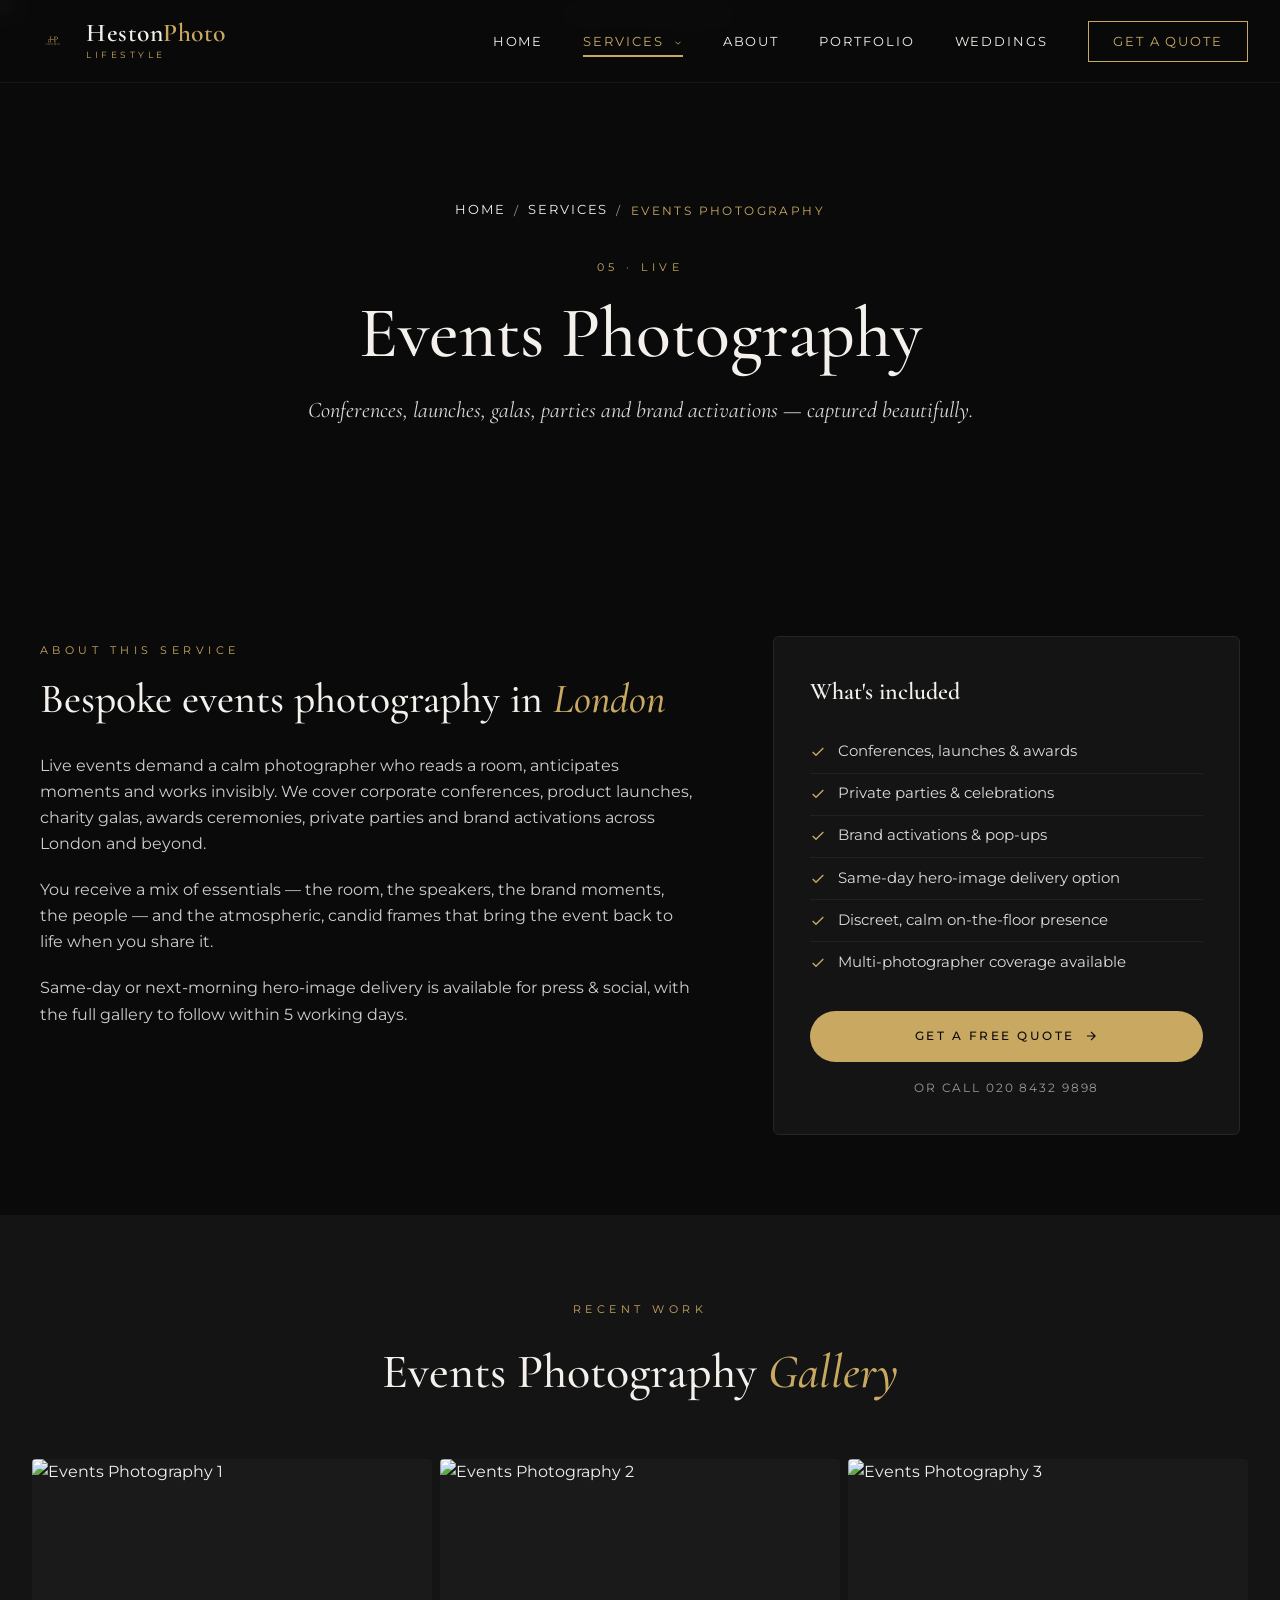
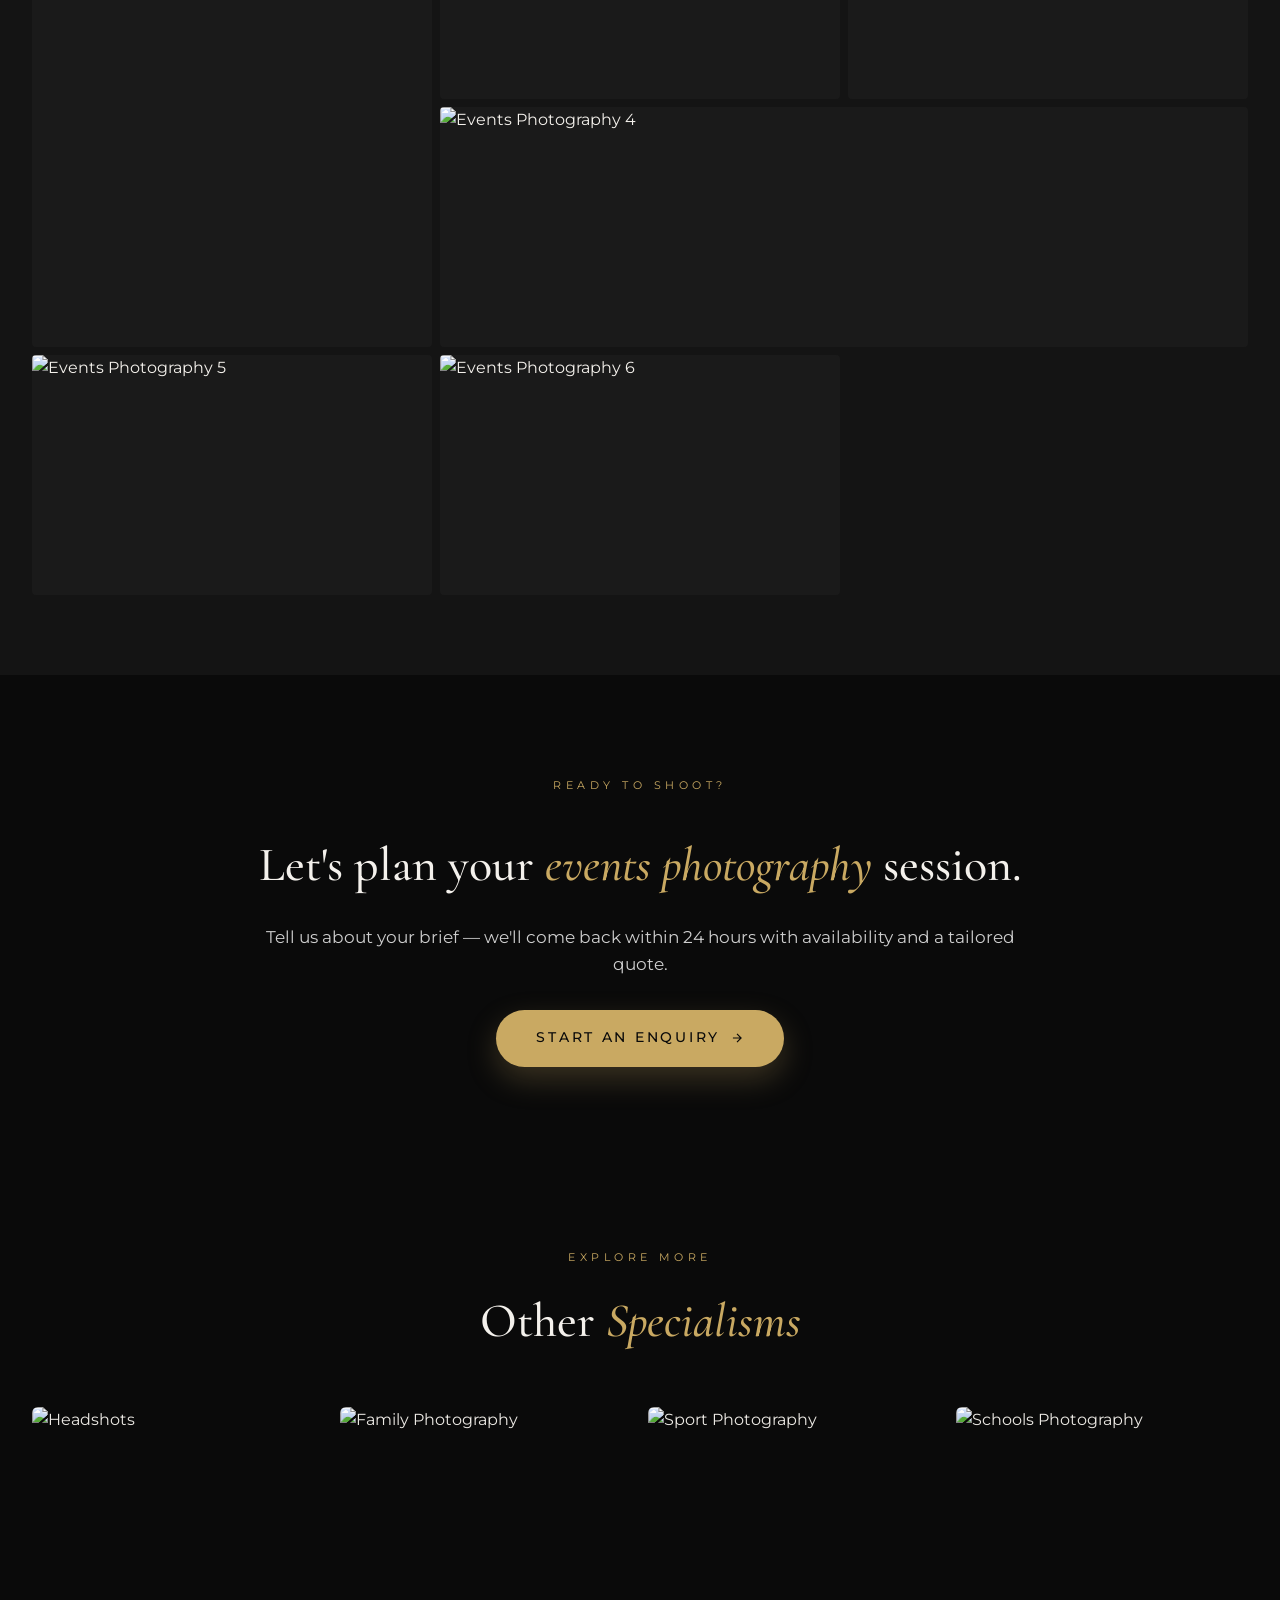
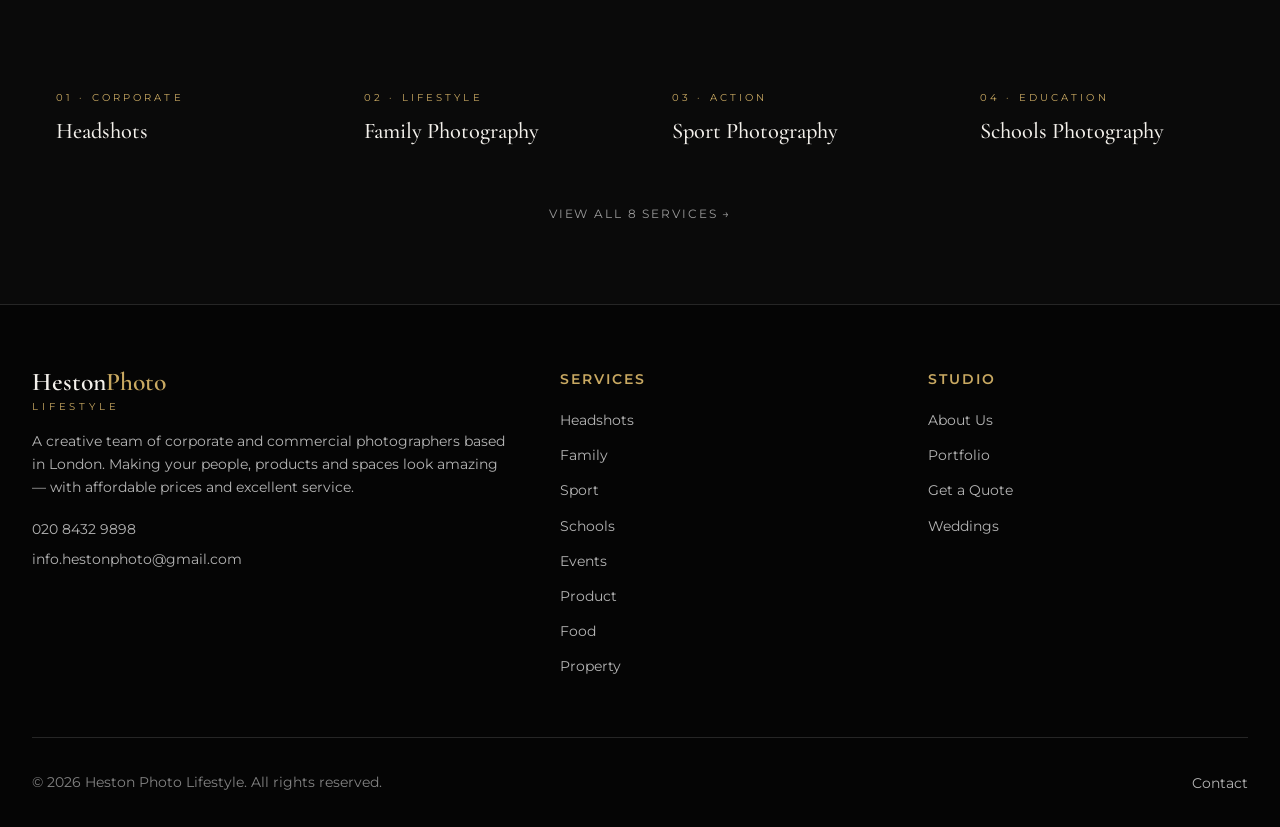
==== services/events.html @ 3c74a106 "Add files via upload" ====
<!DOCTYPE html>
<html lang="en">
<head>
    <meta charset="UTF-8">
    <meta name="viewport" content="width=device-width, initial-scale=1.0">
    <title>Events Photography – Heston Photo Lifestyle | London Photographers</title>
    <meta name="description" content="Conferences, launches, galas, parties and brand activations — captured beautifully. Professional events photography in London by Heston Photo Lifestyle.">
    <link rel="canonical" href="https://lifestyle.hestonphoto.co.uk/services/events.html">
    <link rel="icon" type="image/x-icon" href="../favicon.ico">
    <link rel="preconnect" href="https://fonts.googleapis.com">
    <link rel="preconnect" href="https://fonts.gstatic.com" crossorigin>
    <link href="https://fonts.googleapis.com/css2?family=Cormorant+Garamond:ital,wght@0,300;0,400;0,500;0,600;0,700;1,400;1,500&family=Montserrat:wght@300;400;500;600;700&display=swap" rel="stylesheet">
    <link rel="stylesheet" href="service.css">
    <script type="application/ld+json">
    {
      "@context": "https://schema.org",
      "@type": "Service",
      "name": "Events Photography",
      "provider": {
        "@type": "LocalBusiness",
        "name": "Heston Photo Lifestyle",
        "telephone": "+442084329898",
        "email": "info.hestonphoto@gmail.com",
        "address": { "@type":"PostalAddress", "addressLocality":"London", "addressCountry":"GB" }
      },
      "areaServed": "London, United Kingdom",
      "description": "Conferences, launches, galas, parties and brand activations — captured beautifully."
    }
    </script>
</head>
<body>
    <!-- Header -->
    <header id="header" class="header-solid">
        <div class="header-container">
            <a href="../index.html" class="logo">
                <img src="../logo.png" alt="Heston Photo Lifestyle" class="logo-img">
                <div>
                    <h1>Heston<span>Photo</span></h1>
                    <span class="logo-sub">Lifestyle</span>
                </div>
            </a>
            <nav id="nav">
                <ul>
                    <li><a href="../index.html">Home</a></li>
                    <li class="has-submenu">
                        <a href="../index.html#services" class="active">Services <svg viewBox="0 0 24 24" fill="none" stroke="currentColor" stroke-width="2" width="10" height="10" style="display:inline;vertical-align:middle;margin-left:4px;"><polyline points="6 9 12 15 18 9"/></svg></a>
                        <ul class="submenu">
                            <li><a href="headshots.html">Headshots</a></li>
                            <li><a href="family.html">Family</a></li>
                            <li><a href="sport.html">Sport</a></li>
                            <li><a href="schools.html">Schools</a></li>
                            <li><a href="events.html" class="active">Events</a></li>
                            <li><a href="product.html">Product</a></li>
                            <li><a href="food.html">Food</a></li>
                            <li><a href="property.html">Property</a></li>
                        </ul>
                    </li>
                    <li><a href="../index.html#about">About</a></li>
                    <li><a href="../index.html#portfolio">Portfolio</a></li>
                    <li><a href="https://hestonphoto.com" target="_blank" rel="noopener">Weddings</a></li>
                    <li><a href="../index.html#contact" class="nav-cta">Get a Quote</a></li>
                </ul>
            </nav>
            <div class="mobile-menu-toggle" id="mobileMenuToggle">
                <span></span><span></span><span></span>
            </div>
        </div>
    </header>

    <!-- Service Hero -->
    <section class="service-hero">
        <img src="https://images.unsplash.com/photo-1492684223066-81342ee5ff30?w=1800&h=1100&fit=crop" alt="Events Photography" class="service-hero-bg">
        <div class="service-hero-overlay"></div>
        <div class="service-hero-content">
            <nav class="breadcrumb" aria-label="Breadcrumb">
                <a href="../index.html">Home</a>
                <span>/</span>
                <a href="../index.html#services">Services</a>
                <span>/</span>
                <span class="current">Events Photography</span>
            </nav>
            <span class="service-hero-tag">05 · Live</span>
            <h1>Events Photography</h1>
            <p class="service-hero-lede">Conferences, launches, galas, parties and brand activations — captured beautifully.</p>
        </div>
    </section>

    <!-- Intro / details -->
    <section class="service-intro">
        <div class="service-intro-grid">
            <div class="service-intro-text">
                <span class="section-label">About this service</span>
                <h2>Bespoke events photography in <em>London</em></h2>
                <p>Live events demand a calm photographer who reads a room, anticipates moments and works invisibly. We cover corporate conferences, product launches, charity galas, awards ceremonies, private parties and brand activations across London and beyond.</p>
                <p>You receive a mix of essentials — the room, the speakers, the brand moments, the people — and the atmospheric, candid frames that bring the event back to life when you share it.</p>
                <p>Same-day or next-morning hero-image delivery is available for press &amp; social, with the full gallery to follow within 5 working days.</p>
            </div>
            <aside class="service-intro-side">
                <h3>What's included</h3>
                <ul class="service-bullets">
                    <li><svg viewBox="0 0 24 24" fill="none" stroke="currentColor" stroke-width="2"><polyline points="20 6 9 17 4 12"/></svg>Conferences, launches &amp; awards</li>
                    <li><svg viewBox="0 0 24 24" fill="none" stroke="currentColor" stroke-width="2"><polyline points="20 6 9 17 4 12"/></svg>Private parties &amp; celebrations</li>
                    <li><svg viewBox="0 0 24 24" fill="none" stroke="currentColor" stroke-width="2"><polyline points="20 6 9 17 4 12"/></svg>Brand activations &amp; pop-ups</li>
                    <li><svg viewBox="0 0 24 24" fill="none" stroke="currentColor" stroke-width="2"><polyline points="20 6 9 17 4 12"/></svg>Same-day hero-image delivery option</li>
                    <li><svg viewBox="0 0 24 24" fill="none" stroke="currentColor" stroke-width="2"><polyline points="20 6 9 17 4 12"/></svg>Discreet, calm on-the-floor presence</li>
                    <li><svg viewBox="0 0 24 24" fill="none" stroke="currentColor" stroke-width="2"><polyline points="20 6 9 17 4 12"/></svg>Multi-photographer coverage available</li>
                </ul>
                <a href="../index.html#contact" class="btn btn-gold">Get a Free Quote
                    <svg viewBox="0 0 24 24" fill="none" stroke="currentColor" stroke-width="2"><path d="M5 12h14M12 5l7 7-7 7"/></svg>
                </a>
                <a href="tel:+442084329898" class="btn-text">or call 020 8432 9898</a>
            </aside>
        </div>
    </section>

    <!-- Gallery -->
    <section class="service-gallery">
        <div class="section-container">
            <div class="section-header">
                <span class="section-label">Recent Work</span>
                <h2>Events Photography <em>Gallery</em></h2>
            </div>
            <div class="gallery-grid">
                <div class="gallery-item tall"><img src="https://images.unsplash.com/photo-1492684223066-81342ee5ff30?w=900&h=900&fit=crop" alt="Events Photography 1" loading="lazy"></div>
                <div class="gallery-item"><img src="https://images.unsplash.com/photo-1505373877841-8d25f7d46678?w=900&h=900&fit=crop" alt="Events Photography 2" loading="lazy"></div>
                <div class="gallery-item"><img src="https://images.unsplash.com/photo-1511795409834-ef04bbd61622?w=900&h=900&fit=crop" alt="Events Photography 3" loading="lazy"></div>
                <div class="gallery-item wide"><img src="https://images.unsplash.com/photo-1540575467063-178a50c2df87?w=900&h=900&fit=crop" alt="Events Photography 4" loading="lazy"></div>
                <div class="gallery-item"><img src="https://images.unsplash.com/photo-1519671482749-fd09be7ccebf?w=900&h=900&fit=crop" alt="Events Photography 5" loading="lazy"></div>
                <div class="gallery-item"><img src="https://images.unsplash.com/photo-1531058020387-3be344556be6?w=900&h=900&fit=crop" alt="Events Photography 6" loading="lazy"></div>
            </div>
        </div>
    </section>

    <!-- CTA Banner -->
    <section class="service-cta">
        <div class="service-cta-inner">
            <span class="section-label">Ready to shoot?</span>
            <h2>Let's plan your <em>events photography</em> session.</h2>
            <p>Tell us about your brief — we'll come back within 24 hours with availability and a tailored quote.</p>
            <a href="../index.html#contact" class="btn btn-gold-lg">Start an Enquiry
                <svg viewBox="0 0 24 24" fill="none" stroke="currentColor" stroke-width="2"><path d="M5 12h14M12 5l7 7-7 7"/></svg>
            </a>
        </div>
    </section>

    <!-- Related services -->
    <section class="related-services">
        <div class="section-container">
            <div class="section-header">
                <span class="section-label">Explore More</span>
                <h2>Other <em>Specialisms</em></h2>
            </div>
            <div class="related-grid">
                <a href="headshots.html" class="related-card">
                    <img src="https://images.unsplash.com/photo-1573497019940-1c28c88b4f3e?w=600&h=600&fit=crop" alt="Headshots" loading="lazy">
                    <div class="related-card-content">
                        <span class="related-tag">01 · Corporate</span>
                        <h3>Headshots</h3>
                    </div>
                </a>
                <a href="family.html" class="related-card">
                    <img src="https://images.unsplash.com/photo-1511895426328-dc8714191300?w=600&h=600&fit=crop" alt="Family Photography" loading="lazy">
                    <div class="related-card-content">
                        <span class="related-tag">02 · Lifestyle</span>
                        <h3>Family Photography</h3>
                    </div>
                </a>
                <a href="sport.html" class="related-card">
                    <img src="https://images.unsplash.com/photo-1530023367847-a683933f4172?w=600&h=600&fit=crop" alt="Sport Photography" loading="lazy">
                    <div class="related-card-content">
                        <span class="related-tag">03 · Action</span>
                        <h3>Sport Photography</h3>
                    </div>
                </a>
                <a href="schools.html" class="related-card">
                    <img src="https://images.unsplash.com/photo-1564644014708-0e2bc4e8d3f8?w=600&h=600&fit=crop" alt="Schools Photography" loading="lazy">
                    <div class="related-card-content">
                        <span class="related-tag">04 · Education</span>
                        <h3>Schools Photography</h3>
                    </div>
                </a>
            </div>
            <div style="text-align:center;margin-top:2rem;">
                <a href="../index.html#services" class="btn-text">View all 8 services →</a>
            </div>
        </div>
    </section>

    <!-- Footer -->
    <footer>
        <div class="footer-container">
            <div class="footer-grid">
                <div class="footer-brand">
                    <h3>Heston<span>Photo</span></h3>
                    <span class="footer-sub">Lifestyle</span>
                    <p>A creative team of corporate and commercial photographers based in London. Making your people, products and spaces look amazing — with affordable prices and excellent service.</p>
                    <div class="footer-contact-inline">
                        <a href="tel:+442084329898">020 8432 9898</a>
                        <a href="mailto:info.hestonphoto@gmail.com">info.hestonphoto@gmail.com</a>
                    </div>
                </div>
                <div class="footer-links">
                    <h4>Services</h4>
                    <ul>
                        <li><a href="headshots.html">Headshots</a></li>
                        <li><a href="family.html">Family</a></li>
                        <li><a href="sport.html">Sport</a></li>
                        <li><a href="schools.html">Schools</a></li>
                        <li><a href="events.html">Events</a></li>
                        <li><a href="product.html">Product</a></li>
                        <li><a href="food.html">Food</a></li>
                        <li><a href="property.html">Property</a></li>
                    </ul>
                </div>
                <div class="footer-links">
                    <h4>Studio</h4>
                    <ul>
                        <li><a href="../index.html#about">About Us</a></li>
                        <li><a href="../index.html#portfolio">Portfolio</a></li>
                        <li><a href="../index.html#contact">Get a Quote</a></li>
                        <li><a href="https://hestonphoto.com" target="_blank" rel="noopener">Weddings</a></li>
                    </ul>
                </div>
            </div>
            <div class="footer-bottom">
                <p class="footer-copyright">© 2026 Heston Photo Lifestyle. All rights reserved.</p>
                <div class="footer-legal">
                    <a href="../index.html#contact">Contact</a>
                </div>
            </div>
        </div>
    </footer>

    <script>
        // Header scroll
        const header = document.getElementById('header');
        window.addEventListener('scroll', () => {
            if (window.scrollY > 50) header.classList.add('scrolled');
            else header.classList.remove('scrolled');
        }, { passive: true });
        // Mobile menu
        const toggle = document.getElementById('mobileMenuToggle');
        const nav = document.getElementById('nav');
        toggle.addEventListener('click', () => {
            toggle.classList.toggle('active');
            nav.classList.toggle('active');
        });
    </script>
</body>
</html>
---- services/service.css ----
/* Shared styles for /services/*.html */
:root {
    --black: #0a0a0a;
    --black-soft: #141414;
    --gold: #C9A962;
    --gold-dark: #b8985a;
    --white: #f4f1ec;
    --muted: #9b9b9b;
    --line: #262626;
}
* { box-sizing: border-box; margin: 0; padding: 0; }
html, body {
    background: var(--black); color: var(--white);
    font-family: 'Montserrat', sans-serif;
    line-height: 1.6;
    -webkit-font-smoothing: antialiased;
    overflow-x: hidden;
}
img { max-width: 100%; display: block; }
a { color: inherit; text-decoration: none; }

/* === Header (matches main site) === */
#header {
    position: fixed; top: 0; left: 0; right: 0;
    z-index: 1000; padding: 1.25rem 0;
    background: rgba(10,10,10,0.92);
    backdrop-filter: blur(10px);
    border-bottom: 1px solid rgba(255,255,255,0.05);
    transition: all 0.3s ease;
}
#header.scrolled { padding: 0.75rem 0; background: rgba(10,10,10,0.97); }
.header-container {
    max-width: 1400px; margin: 0 auto; padding: 0 2rem;
    display: flex; align-items: center; justify-content: space-between;
}
.logo { display: flex; align-items: center; gap: 0.75rem; }
.logo-img { width: 42px; height: 42px; object-fit: contain; }
.logo h1 {
    font-family: 'Cormorant Garamond', serif; font-size: 1.6rem; font-weight: 600;
    letter-spacing: 0.5px; line-height: 1;
}
.logo h1 span { color: var(--gold); }
.logo-sub {
    display: block; font-family: 'Montserrat', sans-serif; font-size: 0.55rem;
    letter-spacing: 0.4em; text-transform: uppercase; color: var(--gold); margin-top: 2px;
}
nav ul { display: flex; list-style: none; gap: 2.5rem; align-items: center; }
nav a {
    color: var(--white); font-size: 0.8rem; font-weight: 400;
    letter-spacing: 0.15em; text-transform: uppercase;
    position: relative; padding: 0.5rem 0;
    transition: color 0.3s ease;
}
nav a::after {
    content: ''; position: absolute; bottom: 0; left: 0;
    width: 0; height: 2px; background: var(--gold);
    transition: width 0.3s ease;
}
nav a:hover { color: var(--gold); }
nav a:hover::after { width: 100%; }
nav a.active { color: var(--gold); }
nav a.active::after { width: 100%; }

/* Submenu */
nav .has-submenu { position: relative; }
nav .submenu {
    position: absolute; top: calc(100% + 8px); left: 50%;
    transform: translateX(-50%) translateY(-8px);
    background: rgba(15,15,15,0.97);
    border: 1px solid rgba(201,169,98,0.18);
    border-radius: 6px; padding: 0.6rem 0;
    min-width: 220px;
    flex-direction: column; gap: 0;
    opacity: 0; visibility: hidden; pointer-events: none;
    transition: all 0.25s ease;
    backdrop-filter: blur(10px);
    box-shadow: 0 12px 30px rgba(0,0,0,0.5);
    z-index: 100;
}
nav .has-submenu:hover .submenu,
nav .has-submenu:focus-within .submenu {
    opacity: 1; visibility: visible; pointer-events: auto;
    transform: translateX(-50%) translateY(0);
    display: flex;
}
nav .submenu li { width: 100%; }
nav .submenu a {
    display: block; padding: 0.7rem 1.4rem;
    font-size: 0.72rem; letter-spacing: 0.18em;
    white-space: nowrap; text-align: left;
}
nav .submenu a::after { display: none; }
nav .submenu a:hover { color: var(--gold); background: rgba(201,169,98,0.08); }

.nav-cta {
    padding: 0.75rem 1.5rem !important; border: 1px solid var(--gold);
    color: var(--gold) !important;
}
.nav-cta:hover { background: var(--gold); color: var(--black) !important; }
.nav-cta::after { display: none !important; }

.mobile-menu-toggle { display: none; flex-direction: column; gap: 5px; cursor: pointer; padding: 0.5rem; }
.mobile-menu-toggle span { width: 26px; height: 2px; background: var(--white); transition: all 0.3s ease; }
.mobile-menu-toggle.active span:nth-child(1) { transform: rotate(45deg) translate(5px, 5px); }
.mobile-menu-toggle.active span:nth-child(2) { opacity: 0; }
.mobile-menu-toggle.active span:nth-child(3) { transform: rotate(-45deg) translate(7px, -7px); }

/* === Service hero === */
.service-hero {
    position: relative; padding: 10rem 2rem 5rem;
    min-height: 60vh; display: flex; align-items: center; justify-content: center;
    overflow: hidden; text-align: center;
}
.service-hero-bg {
    position: absolute; inset: 0; width: 100%; height: 100%;
    object-fit: cover; z-index: 1;
}
.service-hero-overlay {
    position: absolute; inset: 0;
    background: linear-gradient(180deg, rgba(10,10,10,0.7) 0%, rgba(10,10,10,0.85) 100%);
    z-index: 2;
}
.service-hero-content { position: relative; z-index: 3; max-width: 900px; }
.breadcrumb {
    display: flex; gap: 0.5rem; align-items: center; justify-content: center;
    font-size: 0.75rem; letter-spacing: 0.2em; text-transform: uppercase;
    color: var(--muted); margin-bottom: 1.5rem;
}
.breadcrumb a { transition: color 0.2s ease; }
.breadcrumb a:hover { color: var(--gold); }
.breadcrumb .current { color: var(--gold); }
.service-hero-tag {
    display: inline-block; font-size: 0.7rem; letter-spacing: 0.4em;
    text-transform: uppercase; color: var(--gold); margin-bottom: 1.25rem;
}
.service-hero h1 {
    font-family: 'Cormorant Garamond', serif;
    font-size: clamp(2.5rem, 6vw, 4.5rem); font-weight: 500;
    line-height: 1.05; margin-bottom: 1.25rem;
}
.service-hero-lede {
    font-family: 'Cormorant Garamond', serif; font-style: italic;
    font-size: clamp(1.05rem, 2.2vw, 1.4rem);
    color: rgba(255,255,255,0.85);
    max-width: 700px; margin: 0 auto;
}

/* === Service intro === */
.service-intro { padding: 6rem 2rem 5rem; }
.service-intro-grid {
    max-width: 1200px; margin: 0 auto;
    display: grid; grid-template-columns: 1.4fr 1fr; gap: 5rem; align-items: start;
}
.section-label {
    display: inline-block; font-size: 0.7rem; letter-spacing: 0.4em;
    text-transform: uppercase; color: var(--gold); margin-bottom: 1rem;
}
.service-intro-text h2 {
    font-family: 'Cormorant Garamond', serif;
    font-size: clamp(1.8rem, 3.5vw, 2.6rem); font-weight: 500;
    line-height: 1.15; margin-bottom: 1.75rem;
}
.service-intro-text h2 em { color: var(--gold); font-style: italic; }
.service-intro-text p {
    color: rgba(255,255,255,0.8); margin-bottom: 1.25rem; font-size: 1.02rem;
}
.service-intro-text p em { color: var(--gold); font-style: normal; font-weight: 500; }

.service-intro-side {
    background: var(--black-soft); border: 1px solid var(--line);
    padding: 2.25rem; border-radius: 6px; position: sticky; top: 6rem;
}
.service-intro-side h3 {
    font-family: 'Cormorant Garamond', serif; font-size: 1.5rem; font-weight: 600;
    margin-bottom: 1.25rem; color: var(--white);
}
.service-bullets { list-style: none; margin-bottom: 1.75rem; }
.service-bullets li {
    display: flex; gap: 0.7rem; align-items: flex-start;
    padding: 0.55rem 0; color: rgba(255,255,255,0.85); font-size: 0.92rem;
    border-bottom: 1px solid rgba(255,255,255,0.05);
}
.service-bullets li:last-child { border-bottom: none; }
.service-bullets svg { width: 16px; height: 16px; color: var(--gold); flex: 0 0 16px; margin-top: 4px; }

.btn {
    display: inline-flex; align-items: center; gap: 0.6rem;
    padding: 0.95rem 1.75rem; border-radius: 50px;
    font-size: 0.78rem; letter-spacing: 0.2em; text-transform: uppercase; font-weight: 500;
    transition: all 0.3s ease; cursor: pointer; border: none; font-family: 'Montserrat', sans-serif;
}
.btn svg { width: 14px; height: 14px; }
.btn-gold { background: var(--gold); color: var(--black); width: 100%; justify-content: center; }
.btn-gold:hover { background: var(--gold-dark); transform: translateY(-2px); }
.btn-gold-lg {
    background: var(--gold); color: var(--black);
    padding: 1.1rem 2.5rem; font-size: 0.85rem;
    box-shadow: 0 12px 30px rgba(201,169,98,0.25);
}
.btn-gold-lg:hover { background: var(--gold-dark); transform: translateY(-2px); }
.btn-text {
    display: block; text-align: center; margin-top: 1rem;
    font-size: 0.78rem; letter-spacing: 0.15em; text-transform: uppercase;
    color: var(--muted); transition: color 0.2s ease;
}
.btn-text:hover { color: var(--gold); }

/* === Gallery === */
.service-gallery { padding: 5rem 2rem; background: var(--black-soft); }
.section-container { max-width: 1400px; margin: 0 auto; }
.section-header { text-align: center; margin-bottom: 3rem; }
.section-header h2 {
    font-family: 'Cormorant Garamond', serif;
    font-size: clamp(2rem, 4vw, 3rem); font-weight: 500;
}
.section-header h2 em { color: var(--gold); font-style: italic; }
.gallery-grid {
    display: grid; grid-template-columns: repeat(3, 1fr);
    grid-auto-rows: 240px; gap: 8px;
}
.gallery-item { overflow: hidden; border-radius: 4px; background: #1a1a1a; }
.gallery-item img {
    width: 100%; height: 100%; object-fit: cover;
    transition: transform 0.6s ease;
}
.gallery-item:hover img { transform: scale(1.05); }
.gallery-item.tall { grid-row: span 2; }
.gallery-item.wide { grid-column: span 2; }

/* === CTA Banner === */
.service-cta {
    padding: 6rem 2rem; text-align: center;
    background:
        linear-gradient(180deg, rgba(10,10,10,0.85), rgba(10,10,10,0.85)),
        url('https://images.unsplash.com/photo-1542038784456-1ea8e935640e?w=1800&fit=crop') center/cover;
}
.service-cta-inner { max-width: 800px; margin: 0 auto; }
.service-cta h2 {
    font-family: 'Cormorant Garamond', serif;
    font-size: clamp(2rem, 4vw, 3rem); font-weight: 500;
    margin: 1rem 0 1.25rem;
}
.service-cta h2 em { color: var(--gold); font-style: italic; }
.service-cta p {
    color: rgba(255,255,255,0.8); margin-bottom: 2rem;
    font-size: 1.05rem;
}

/* === Related === */
.related-services { padding: 5rem 2rem; }
.related-grid {
    display: grid; grid-template-columns: repeat(4, 1fr); gap: 1rem;
}
.related-card {
    position: relative; overflow: hidden; border-radius: 6px; aspect-ratio: 4/5;
    transition: transform 0.4s ease;
}
.related-card img {
    width: 100%; height: 100%; object-fit: cover;
    transition: transform 0.6s ease;
}
.related-card::after {
    content: ''; position: absolute; inset: 0;
    background: linear-gradient(180deg, rgba(10,10,10,0) 0%, rgba(10,10,10,0.85) 100%);
}
.related-card:hover img { transform: scale(1.05); }
.related-card-content {
    position: absolute; bottom: 0; left: 0; right: 0;
    padding: 1.5rem; z-index: 2;
}
.related-tag {
    font-size: 0.65rem; letter-spacing: 0.3em; text-transform: uppercase;
    color: var(--gold); display: block; margin-bottom: 0.4rem;
}
.related-card h3 {
    font-family: 'Cormorant Garamond', serif; font-size: 1.4rem; font-weight: 500;
}

/* === Footer === */
footer { background: #050505; padding: 4rem 2rem 2rem; border-top: 1px solid var(--line); }
.footer-container { max-width: 1400px; margin: 0 auto; }
.footer-grid {
    display: grid; grid-template-columns: 1.5fr 1fr 1fr; gap: 3rem; margin-bottom: 3rem;
}
.footer-brand h3 { font-family: 'Cormorant Garamond', serif; font-size: 1.6rem; font-weight: 600; line-height: 1; }
.footer-brand h3 span { color: var(--gold); }
.footer-sub {
    display: block; font-size: 0.6rem; letter-spacing: 0.4em; color: var(--gold);
    text-transform: uppercase; margin: 4px 0 1rem;
}
.footer-brand p { color: rgba(255,255,255,0.7); font-size: 0.9rem; margin-bottom: 1.25rem; }
.footer-contact-inline { display: flex; flex-direction: column; gap: 0.5rem; }
.footer-contact-inline a { color: rgba(255,255,255,0.7); font-size: 0.85rem; transition: color 0.2s ease; }
.footer-contact-inline a:hover { color: var(--gold); }
.footer-links h4 {
    font-size: 0.85rem; font-weight: 600; color: var(--gold);
    text-transform: uppercase; letter-spacing: 0.15em; margin-bottom: 1rem;
}
.footer-links ul { list-style: none; }
.footer-links li { margin-bottom: 0.6rem; }
.footer-links a { color: rgba(255,255,255,0.7); font-size: 0.9rem; transition: color 0.2s ease; }
.footer-links a:hover { color: var(--gold); }
.footer-bottom {
    display: flex; justify-content: space-between; align-items: center;
    padding-top: 2rem; border-top: 1px solid var(--line);
}
.footer-copyright { color: rgba(255,255,255,0.5); font-size: 0.85rem; }
.footer-legal a {
    color: rgba(255,255,255,0.7); font-size: 0.85rem; margin-left: 1.5rem; transition: color 0.2s ease;
}
.footer-legal a:hover { color: var(--gold); }

/* === Choose Your Backdrop pricing === */
.backdrop-section {
    padding: 5rem 2rem;
    background: var(--black);
    border-top: 1px solid var(--line);
    border-bottom: 1px solid var(--line);
}
.backdrop-container { max-width: 1000px; margin: 0 auto; }
.backdrop-header { text-align: center; margin-bottom: 2.5rem; }
.backdrop-header h2 {
    font-family: 'Cormorant Garamond', serif;
    font-size: clamp(2rem, 4vw, 2.8rem); font-weight: 500;
}
.backdrop-header h2 em { color: var(--gold); font-style: italic; }
.backdrop-packages { display: flex; justify-content: center; }
.backdrop-card {
    width: 100%; max-width: 520px;
    border: 1px solid var(--gold);
    border-radius: 8px; overflow: hidden;
    background: var(--black-soft);
}
.backdrop-card-top {
    background: linear-gradient(135deg, rgba(201,169,98,0.12), rgba(201,169,98,0.04));
    padding: 2.25rem 2.5rem 2rem;
    border-bottom: 1px solid var(--line);
    text-align: center;
}
.backdrop-tag {
    display: inline-block; font-size: 0.65rem; letter-spacing: 0.4em;
    text-transform: uppercase; color: var(--gold);
    border: 1px solid rgba(201,169,98,0.4); padding: 0.35rem 0.9rem;
    border-radius: 50px; margin-bottom: 1rem;
}
.backdrop-card-top h3 {
    font-family: 'Cormorant Garamond', serif; font-size: 1.85rem; font-weight: 600;
    margin-bottom: 0.25rem;
}
.backdrop-subtitle {
    color: var(--muted); font-size: 0.85rem; letter-spacing: 0.1em;
    text-transform: uppercase; margin-bottom: 1.25rem;
}
.backdrop-price {
    font-family: 'Cormorant Garamond', serif; font-size: 3.5rem; font-weight: 700;
    color: var(--gold); line-height: 1;
}
.backdrop-card-body { padding: 2rem 2.5rem; }
.backdrop-includes-label {
    font-size: 0.7rem; letter-spacing: 0.35em; text-transform: uppercase;
    color: var(--muted); margin-bottom: 1rem; display: block;
}
.backdrop-includes { list-style: none; margin-bottom: 2rem; }
.backdrop-includes li {
    display: flex; gap: 0.75rem; align-items: flex-start;
    padding: 0.6rem 0; color: rgba(255,255,255,0.85); font-size: 0.93rem;
    border-bottom: 1px solid rgba(255,255,255,0.05);
}
.backdrop-includes li:last-child { border-bottom: none; }
.backdrop-includes svg { width: 16px; height: 16px; color: var(--gold); flex: 0 0 16px; margin-top: 3px; }

/* === Single-row gallery === */
.gallery-row {
    grid-template-columns: repeat(6, 1fr) !important;
    grid-auto-rows: 340px !important;
}
.gallery-row .gallery-item { grid-row: span 1 !important; grid-column: span 1 !important; }

/* === Responsive === */
@media (max-width: 968px) {
    .service-intro-grid { grid-template-columns: 1fr; gap: 3rem; }
    .service-intro-side { position: static; }
    .related-grid { grid-template-columns: repeat(2, 1fr); }
    .gallery-grid { grid-template-columns: repeat(2, 1fr); grid-auto-rows: 200px; }
    .gallery-item.wide { grid-column: span 2; }
    .gallery-item.tall { grid-row: span 1; }
    .gallery-row { grid-template-columns: repeat(3, 1fr) !important; grid-auto-rows: 220px !important; }
}
@media (max-width: 768px) {
    .mobile-menu-toggle { display: flex; }
    nav {
        position: fixed; top: 0; left: 0; right: 0; bottom: 0;
        background: rgba(10,10,10,0.98); backdrop-filter: blur(20px);
        display: flex; align-items: center; justify-content: center;
        transform: translateX(100%); transition: transform 0.4s ease; z-index: 1000;
    }
    nav.active { transform: translateX(0); }
    nav ul { flex-direction: column; gap: 1.5rem; text-align: center; }
    nav a { font-size: 1rem; }
    nav .submenu {
        position: static; transform: none; opacity: 1; visibility: visible;
        pointer-events: auto; background: transparent; border: none;
        box-shadow: none; padding: 0.6rem 0 0; min-width: 0; display: flex;
    }
    nav .submenu a { text-align: center; font-size: 0.78rem; padding: 0.4rem 0; }

    .service-hero { padding: 7rem 1.25rem 3rem; min-height: 50vh; }
    .service-intro { padding: 4rem 1.25rem 3rem; }
    .service-gallery, .service-cta, .related-services { padding: 4rem 1.25rem; }
    .footer-grid { grid-template-columns: 1fr; gap: 2.5rem; }
    .footer-bottom { flex-direction: column; gap: 1rem; text-align: center; }
}
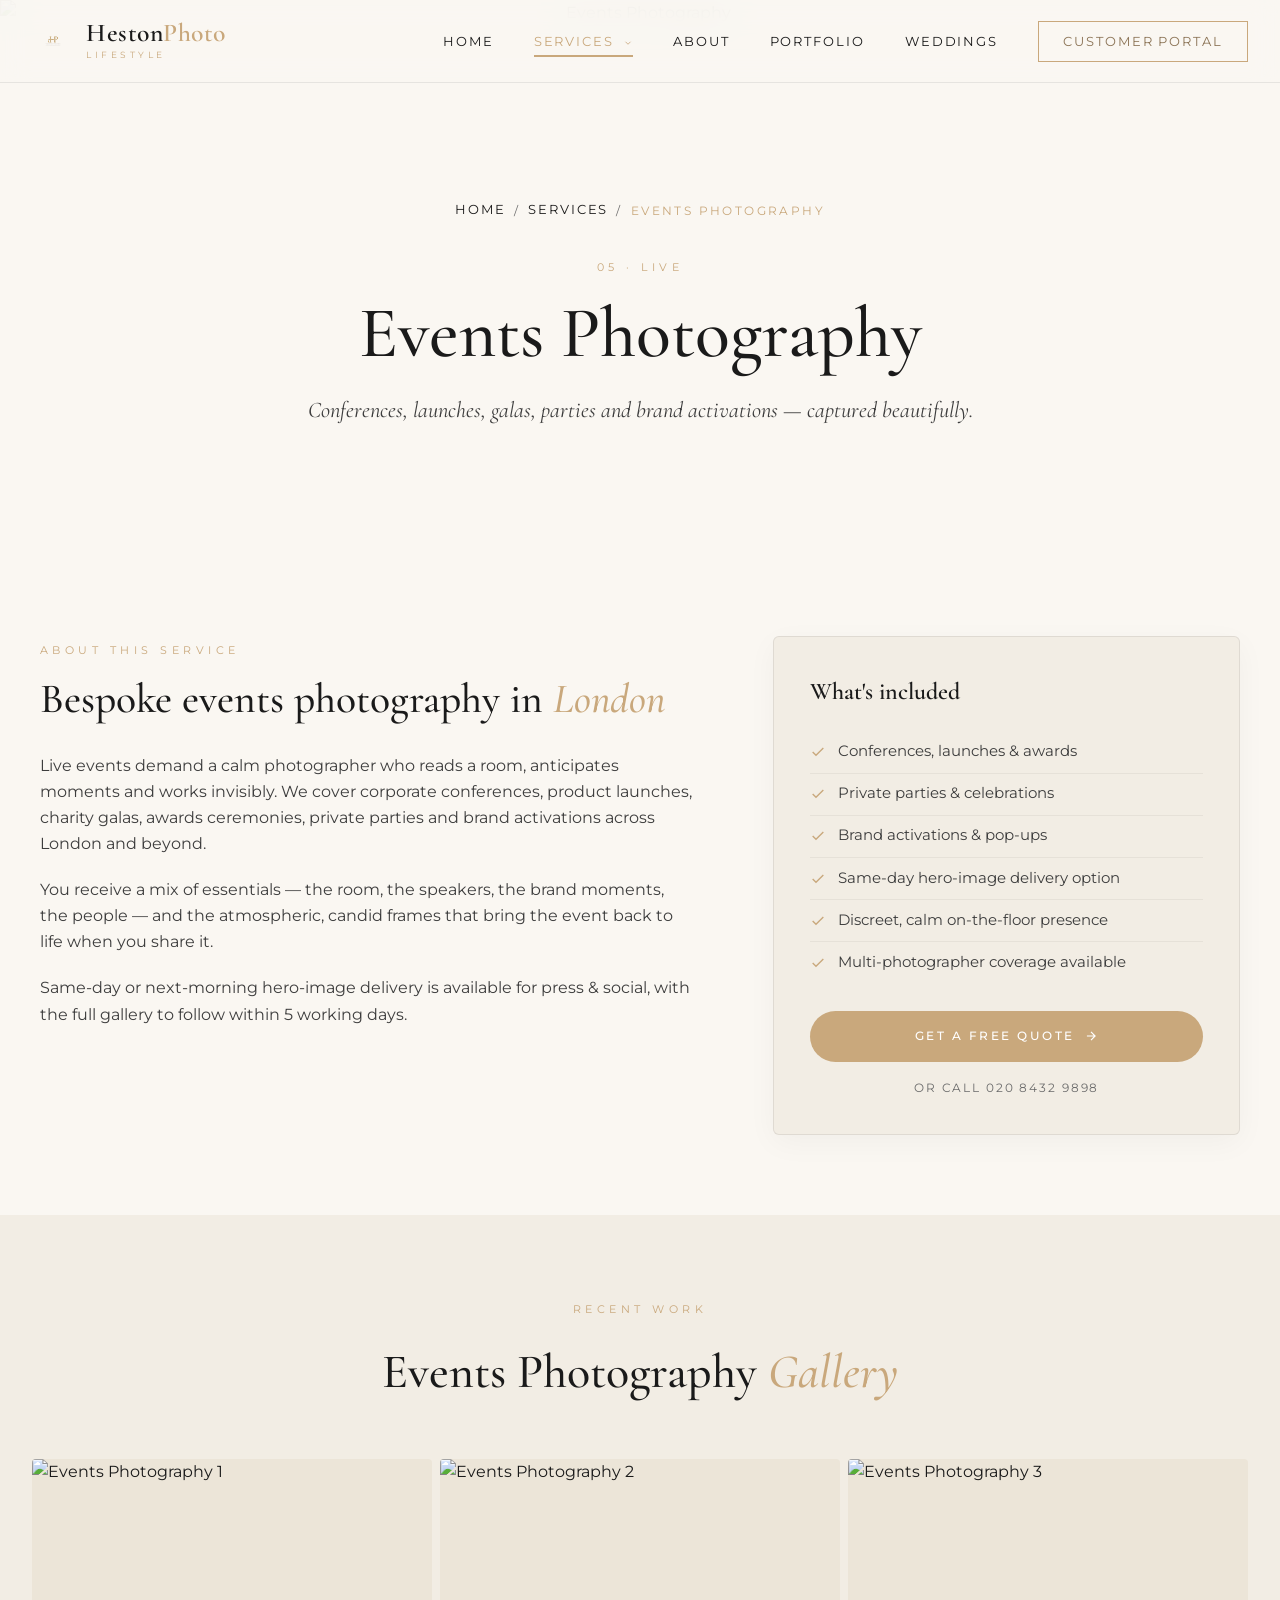
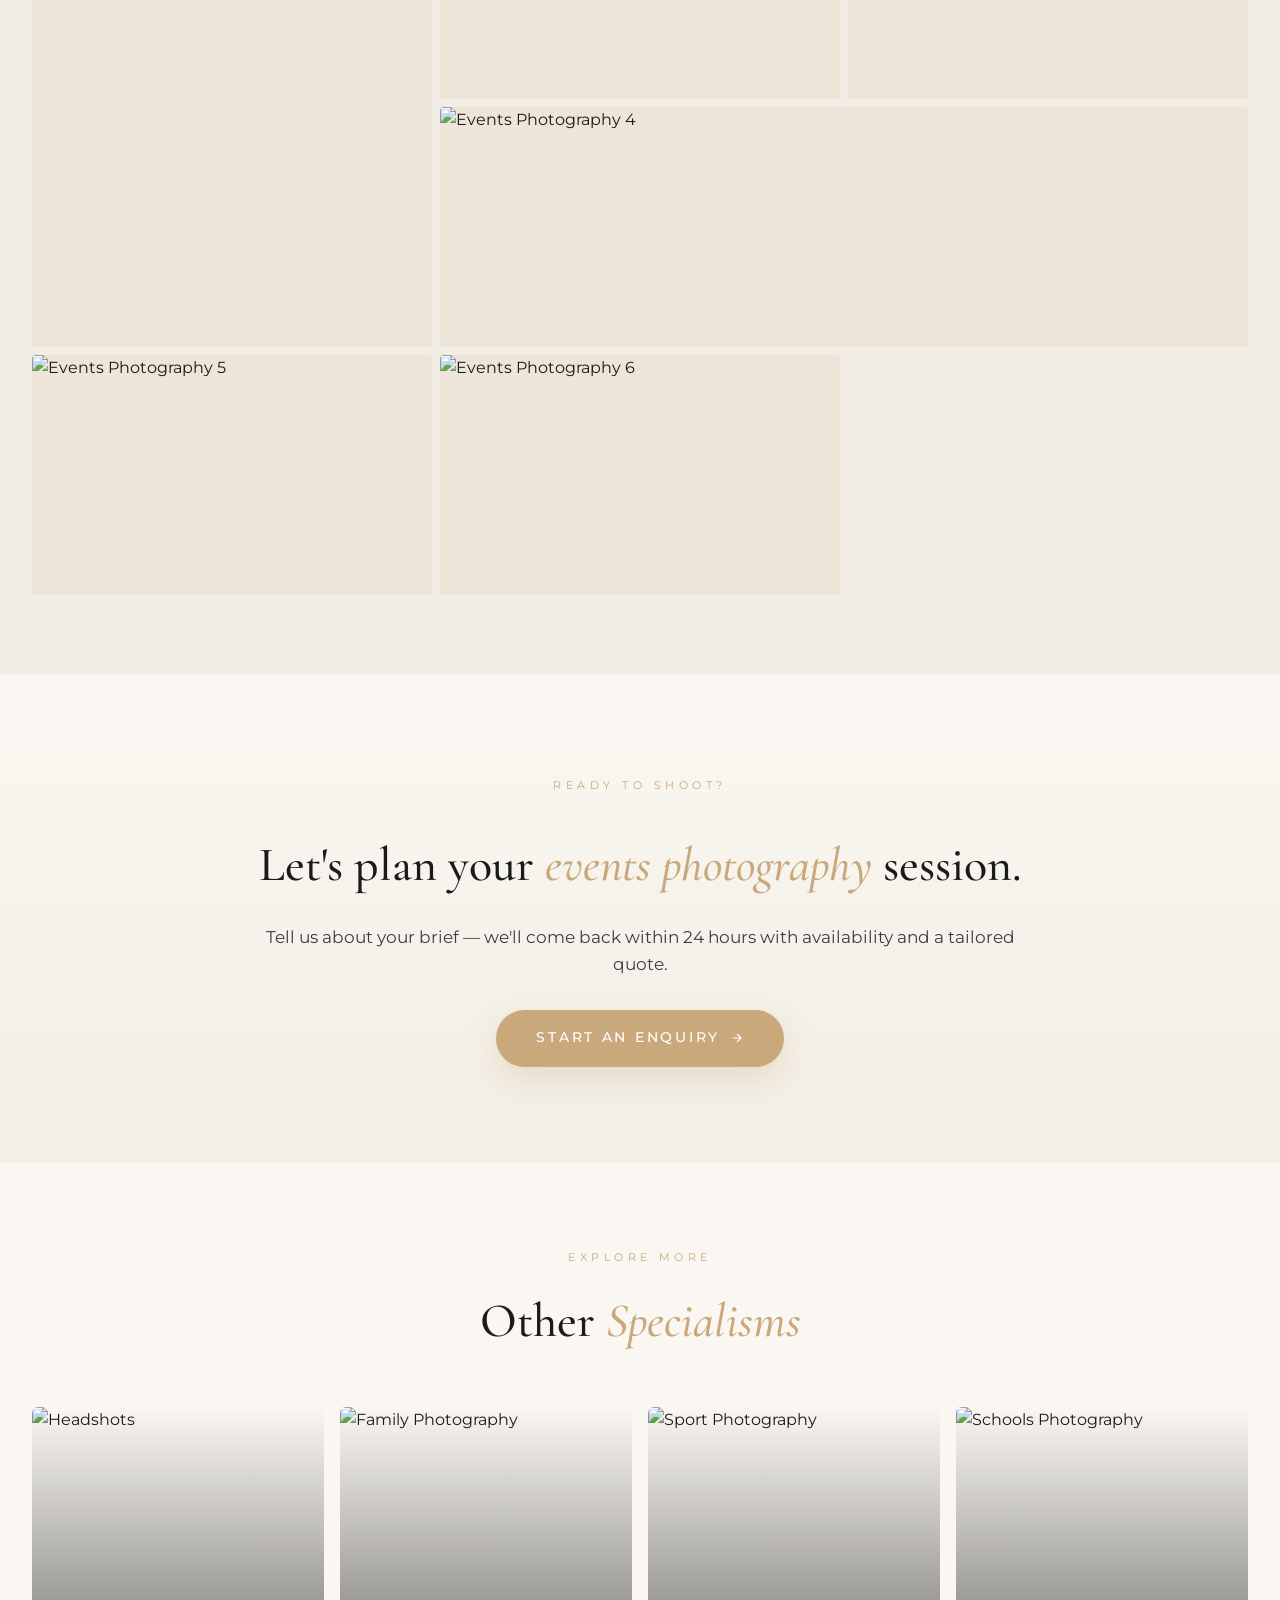
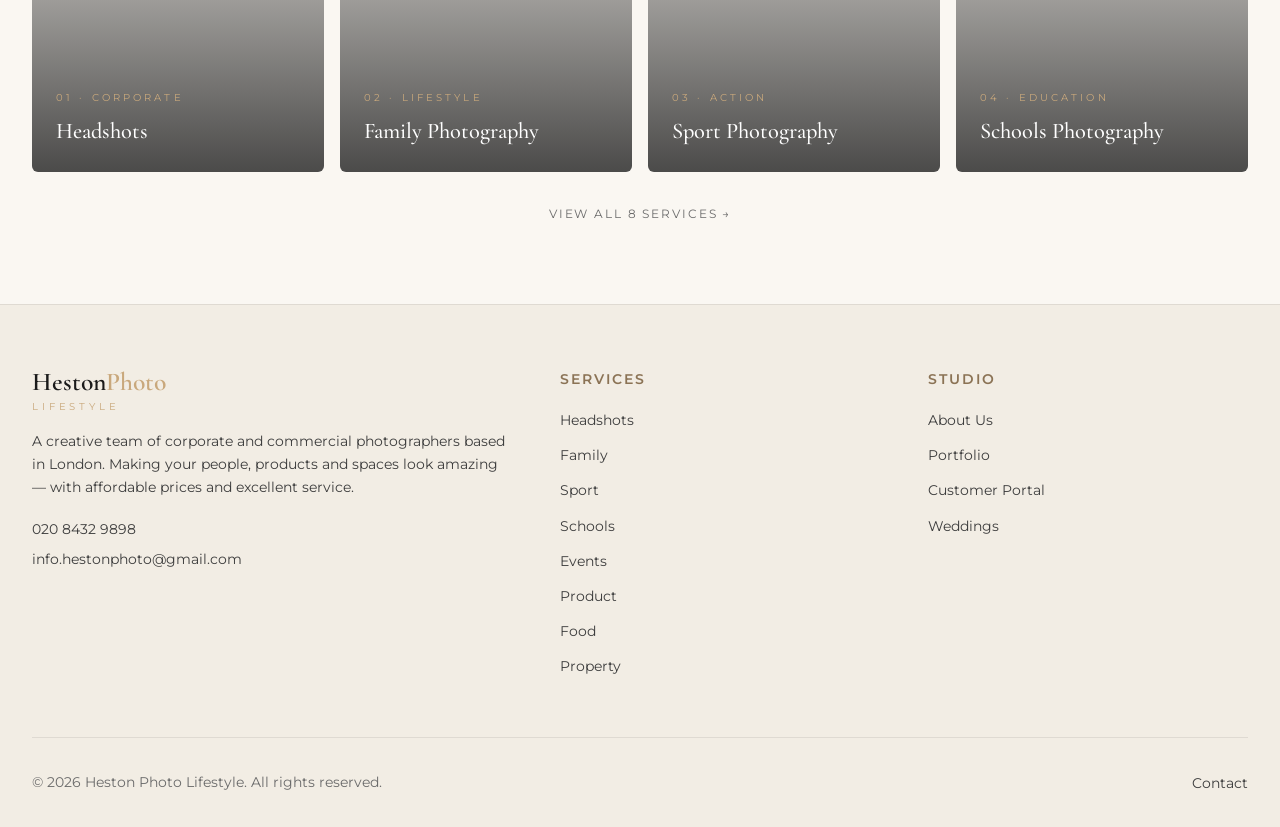
==== commit c345e3b0: "Add files via upload" ====
--- a/services/events.html
+++ b/services/events.html
@@ -10,7 +10,7 @@
     <link rel="preconnect" href="https://fonts.googleapis.com">
     <link rel="preconnect" href="https://fonts.gstatic.com" crossorigin>
     <link href="https://fonts.googleapis.com/css2?family=Cormorant+Garamond:ital,wght@0,300;0,400;0,500;0,600;0,700;1,400;1,500&family=Montserrat:wght@300;400;500;600;700&display=swap" rel="stylesheet">
-    <link rel="stylesheet" href="service.css">
+    <link rel="stylesheet" href="service.css?v=2">
     <script type="application/ld+json">
     {
       "@context": "https://schema.org",
@@ -58,7 +58,7 @@
                     <li><a href="../index.html#about">About</a></li>
                     <li><a href="../index.html#portfolio">Portfolio</a></li>
                     <li><a href="https://hestonphoto.com" target="_blank" rel="noopener">Weddings</a></li>
-                    <li><a href="../index.html#contact" class="nav-cta">Get a Quote</a></li>
+                    <li><a href="https://clients.hestonphotographics.com" target="_blank" rel="noopener" class="nav-cta">Customer Portal</a></li>
                 </ul>
             </nav>
             <div class="mobile-menu-toggle" id="mobileMenuToggle">
@@ -217,7 +217,7 @@
                     <ul>
                         <li><a href="../index.html#about">About Us</a></li>
                         <li><a href="../index.html#portfolio">Portfolio</a></li>
-                        <li><a href="../index.html#contact">Get a Quote</a></li>
+                        <li><a href="https://clients.hestonphotographics.com" target="_blank" rel="noopener">Customer Portal</a></li>
                         <li><a href="https://hestonphoto.com" target="_blank" rel="noopener">Weddings</a></li>
                     </ul>
                 </div>
--- a/services/service.css
+++ b/services/service.css
@@ -1,16 +1,24 @@
-/* Shared styles for /services/*.html */
+/* Shared styles for /services/*.html — Light theme v2 */
+html, body { background: #FAF7F2 !important; color: #1A1A1A !important; }
 :root {
-    --black: #0a0a0a;
-    --black-soft: #141414;
-    --gold: #C9A962;
-    --gold-dark: #b8985a;
-    --white: #f4f1ec;
-    --muted: #9b9b9b;
-    --line: #262626;
+    --bg: #FAF7F2;
+    --bg-soft: #F2EDE4;
+    --bg-deep: #ECE5D8;
+    --gold: #C9A87C;
+    --gold-dark: #8B7355;
+    --text: #1A1A1A;
+    --text-soft: #3D3D3D;
+    --muted: #6B6B6B;
+    --line: rgba(0,0,0,0.08);
+    --line-soft: rgba(0,0,0,0.05);
+    /* Legacy aliases (kept for any inline references) */
+    --black: var(--bg);
+    --black-soft: var(--bg-soft);
+    --white: var(--text);
 }
 * { box-sizing: border-box; margin: 0; padding: 0; }
 html, body {
-    background: var(--black); color: var(--white);
+    background: var(--bg); color: var(--text);
     font-family: 'Montserrat', sans-serif;
     line-height: 1.6;
     -webkit-font-smoothing: antialiased;
@@ -23,12 +31,12 @@
 #header {
     position: fixed; top: 0; left: 0; right: 0;
     z-index: 1000; padding: 1.25rem 0;
-    background: rgba(10,10,10,0.92);
-    backdrop-filter: blur(10px);
-    border-bottom: 1px solid rgba(255,255,255,0.05);
+    background: rgba(250,247,242,0.85);
+    backdrop-filter: blur(14px);
+    border-bottom: 1px solid var(--line);
     transition: all 0.3s ease;
 }
-#header.scrolled { padding: 0.75rem 0; background: rgba(10,10,10,0.97); }
+#header.scrolled { padding: 0.75rem 0; background: rgba(250,247,242,0.97); box-shadow: 0 4px 24px rgba(0,0,0,0.05); }
 .header-container {
     max-width: 1400px; margin: 0 auto; padding: 0 2rem;
     display: flex; align-items: center; justify-content: space-between;
@@ -46,7 +54,7 @@
 }
 nav ul { display: flex; list-style: none; gap: 2.5rem; align-items: center; }
 nav a {
-    color: var(--white); font-size: 0.8rem; font-weight: 400;
+    color: var(--text); font-size: 0.8rem; font-weight: 400;
     letter-spacing: 0.15em; text-transform: uppercase;
     position: relative; padding: 0.5rem 0;
     transition: color 0.3s ease;
@@ -66,15 +74,15 @@
 nav .submenu {
     position: absolute; top: calc(100% + 8px); left: 50%;
     transform: translateX(-50%) translateY(-8px);
-    background: rgba(15,15,15,0.97);
-    border: 1px solid rgba(201,169,98,0.18);
+    background: rgba(255,255,255,0.97);
+    border: 1px solid var(--line);
     border-radius: 6px; padding: 0.6rem 0;
     min-width: 220px;
     flex-direction: column; gap: 0;
     opacity: 0; visibility: hidden; pointer-events: none;
     transition: all 0.25s ease;
     backdrop-filter: blur(10px);
-    box-shadow: 0 12px 30px rgba(0,0,0,0.5);
+    box-shadow: 0 12px 30px rgba(0,0,0,0.10);
     z-index: 100;
 }
 nav .has-submenu:hover .submenu,
@@ -90,17 +98,17 @@
     white-space: nowrap; text-align: left;
 }
 nav .submenu a::after { display: none; }
-nav .submenu a:hover { color: var(--gold); background: rgba(201,169,98,0.08); }
+nav .submenu a:hover { color: var(--gold-dark); background: rgba(201,168,124,0.10); }
 
 .nav-cta {
     padding: 0.75rem 1.5rem !important; border: 1px solid var(--gold);
-    color: var(--gold) !important;
-}
-.nav-cta:hover { background: var(--gold); color: var(--black) !important; }
+    color: var(--gold-dark) !important;
+}
+.nav-cta:hover { background: var(--gold); color: #fff !important; }
 .nav-cta::after { display: none !important; }
 
 .mobile-menu-toggle { display: none; flex-direction: column; gap: 5px; cursor: pointer; padding: 0.5rem; }
-.mobile-menu-toggle span { width: 26px; height: 2px; background: var(--white); transition: all 0.3s ease; }
+.mobile-menu-toggle span { width: 26px; height: 2px; background: var(--text); transition: all 0.3s ease; }
 .mobile-menu-toggle.active span:nth-child(1) { transform: rotate(45deg) translate(5px, 5px); }
 .mobile-menu-toggle.active span:nth-child(2) { opacity: 0; }
 .mobile-menu-toggle.active span:nth-child(3) { transform: rotate(-45deg) translate(7px, -7px); }
@@ -117,7 +125,7 @@
 }
 .service-hero-overlay {
     position: absolute; inset: 0;
-    background: linear-gradient(180deg, rgba(10,10,10,0.7) 0%, rgba(10,10,10,0.85) 100%);
+    background: linear-gradient(180deg, rgba(250,247,242,0.55) 0%, rgba(250,247,242,0.92) 100%);
     z-index: 2;
 }
 .service-hero-content { position: relative; z-index: 3; max-width: 900px; }
@@ -141,7 +149,7 @@
 .service-hero-lede {
     font-family: 'Cormorant Garamond', serif; font-style: italic;
     font-size: clamp(1.05rem, 2.2vw, 1.4rem);
-    color: rgba(255,255,255,0.85);
+    color: var(--text-soft);
     max-width: 700px; margin: 0 auto;
 }
 
@@ -162,23 +170,24 @@
 }
 .service-intro-text h2 em { color: var(--gold); font-style: italic; }
 .service-intro-text p {
-    color: rgba(255,255,255,0.8); margin-bottom: 1.25rem; font-size: 1.02rem;
-}
-.service-intro-text p em { color: var(--gold); font-style: normal; font-weight: 500; }
+    color: var(--text-soft); margin-bottom: 1.25rem; font-size: 1.02rem;
+}
+.service-intro-text p em { color: var(--gold-dark); font-style: normal; font-weight: 500; }
 
 .service-intro-side {
-    background: var(--black-soft); border: 1px solid var(--line);
+    background: var(--bg-soft); border: 1px solid var(--line);
     padding: 2.25rem; border-radius: 6px; position: sticky; top: 6rem;
+    box-shadow: 0 8px 30px rgba(0,0,0,0.04);
 }
 .service-intro-side h3 {
     font-family: 'Cormorant Garamond', serif; font-size: 1.5rem; font-weight: 600;
-    margin-bottom: 1.25rem; color: var(--white);
+    margin-bottom: 1.25rem; color: var(--text);
 }
 .service-bullets { list-style: none; margin-bottom: 1.75rem; }
 .service-bullets li {
     display: flex; gap: 0.7rem; align-items: flex-start;
-    padding: 0.55rem 0; color: rgba(255,255,255,0.85); font-size: 0.92rem;
-    border-bottom: 1px solid rgba(255,255,255,0.05);
+    padding: 0.55rem 0; color: var(--text-soft); font-size: 0.92rem;
+    border-bottom: 1px solid var(--line-soft);
 }
 .service-bullets li:last-child { border-bottom: none; }
 .service-bullets svg { width: 16px; height: 16px; color: var(--gold); flex: 0 0 16px; margin-top: 4px; }
@@ -190,12 +199,12 @@
     transition: all 0.3s ease; cursor: pointer; border: none; font-family: 'Montserrat', sans-serif;
 }
 .btn svg { width: 14px; height: 14px; }
-.btn-gold { background: var(--gold); color: var(--black); width: 100%; justify-content: center; }
+.btn-gold { background: var(--gold); color: #fff; width: 100%; justify-content: center; }
 .btn-gold:hover { background: var(--gold-dark); transform: translateY(-2px); }
 .btn-gold-lg {
-    background: var(--gold); color: var(--black);
+    background: var(--gold); color: #fff;
     padding: 1.1rem 2.5rem; font-size: 0.85rem;
-    box-shadow: 0 12px 30px rgba(201,169,98,0.25);
+    box-shadow: 0 12px 30px rgba(201,168,124,0.30);
 }
 .btn-gold-lg:hover { background: var(--gold-dark); transform: translateY(-2px); }
 .btn-text {
@@ -206,7 +215,7 @@
 .btn-text:hover { color: var(--gold); }
 
 /* === Gallery === */
-.service-gallery { padding: 5rem 2rem; background: var(--black-soft); }
+.service-gallery { padding: 5rem 2rem; background: var(--bg-soft); }
 .section-container { max-width: 1400px; margin: 0 auto; }
 .section-header { text-align: center; margin-bottom: 3rem; }
 .section-header h2 {
@@ -218,7 +227,7 @@
     display: grid; grid-template-columns: repeat(3, 1fr);
     grid-auto-rows: 240px; gap: 8px;
 }
-.gallery-item { overflow: hidden; border-radius: 4px; background: #1a1a1a; }
+.gallery-item { overflow: hidden; border-radius: 4px; background: var(--bg-deep); }
 .gallery-item img {
     width: 100%; height: 100%; object-fit: cover;
     transition: transform 0.6s ease;
@@ -231,7 +240,7 @@
 .service-cta {
     padding: 6rem 2rem; text-align: center;
     background:
-        linear-gradient(180deg, rgba(10,10,10,0.85), rgba(10,10,10,0.85)),
+        linear-gradient(180deg, rgba(250,247,242,0.78), rgba(242,237,228,0.92)),
         url('https://images.unsplash.com/photo-1542038784456-1ea8e935640e?w=1800&fit=crop') center/cover;
 }
 .service-cta-inner { max-width: 800px; margin: 0 auto; }
@@ -242,7 +251,7 @@
 }
 .service-cta h2 em { color: var(--gold); font-style: italic; }
 .service-cta p {
-    color: rgba(255,255,255,0.8); margin-bottom: 2rem;
+    color: var(--text-soft); margin-bottom: 2rem;
     font-size: 1.05rem;
 }
 
@@ -261,7 +270,7 @@
 }
 .related-card::after {
     content: ''; position: absolute; inset: 0;
-    background: linear-gradient(180deg, rgba(10,10,10,0) 0%, rgba(10,10,10,0.85) 100%);
+    background: linear-gradient(180deg, rgba(26,26,26,0) 0%, rgba(26,26,26,0.78) 100%);
 }
 .related-card:hover img { transform: scale(1.05); }
 .related-card-content {
@@ -274,10 +283,11 @@
 }
 .related-card h3 {
     font-family: 'Cormorant Garamond', serif; font-size: 1.4rem; font-weight: 500;
+    color: #fff;
 }
 
 /* === Footer === */
-footer { background: #050505; padding: 4rem 2rem 2rem; border-top: 1px solid var(--line); }
+footer { background: var(--bg-soft); padding: 4rem 2rem 2rem; border-top: 1px solid var(--line); color: var(--text); }
 .footer-container { max-width: 1400px; margin: 0 auto; }
 .footer-grid {
     display: grid; grid-template-columns: 1.5fr 1fr 1fr; gap: 3rem; margin-bottom: 3rem;
@@ -288,32 +298,32 @@
     display: block; font-size: 0.6rem; letter-spacing: 0.4em; color: var(--gold);
     text-transform: uppercase; margin: 4px 0 1rem;
 }
-.footer-brand p { color: rgba(255,255,255,0.7); font-size: 0.9rem; margin-bottom: 1.25rem; }
+.footer-brand p { color: var(--text-soft); font-size: 0.9rem; margin-bottom: 1.25rem; }
 .footer-contact-inline { display: flex; flex-direction: column; gap: 0.5rem; }
-.footer-contact-inline a { color: rgba(255,255,255,0.7); font-size: 0.85rem; transition: color 0.2s ease; }
-.footer-contact-inline a:hover { color: var(--gold); }
+.footer-contact-inline a { color: var(--text-soft); font-size: 0.85rem; transition: color 0.2s ease; }
+.footer-contact-inline a:hover { color: var(--gold-dark); }
 .footer-links h4 {
-    font-size: 0.85rem; font-weight: 600; color: var(--gold);
+    font-size: 0.85rem; font-weight: 600; color: var(--gold-dark);
     text-transform: uppercase; letter-spacing: 0.15em; margin-bottom: 1rem;
 }
 .footer-links ul { list-style: none; }
 .footer-links li { margin-bottom: 0.6rem; }
-.footer-links a { color: rgba(255,255,255,0.7); font-size: 0.9rem; transition: color 0.2s ease; }
-.footer-links a:hover { color: var(--gold); }
+.footer-links a { color: var(--text-soft); font-size: 0.9rem; transition: color 0.2s ease; }
+.footer-links a:hover { color: var(--gold-dark); }
 .footer-bottom {
     display: flex; justify-content: space-between; align-items: center;
     padding-top: 2rem; border-top: 1px solid var(--line);
 }
-.footer-copyright { color: rgba(255,255,255,0.5); font-size: 0.85rem; }
+.footer-copyright { color: var(--muted); font-size: 0.85rem; }
 .footer-legal a {
-    color: rgba(255,255,255,0.7); font-size: 0.85rem; margin-left: 1.5rem; transition: color 0.2s ease;
-}
-.footer-legal a:hover { color: var(--gold); }
+    color: var(--text-soft); font-size: 0.85rem; margin-left: 1.5rem; transition: color 0.2s ease;
+}
+.footer-legal a:hover { color: var(--gold-dark); }
 
 /* === Choose Your Backdrop pricing === */
 .backdrop-section {
     padding: 5rem 2rem;
-    background: var(--black);
+    background: var(--bg);
     border-top: 1px solid var(--line);
     border-bottom: 1px solid var(--line);
 }
@@ -329,18 +339,19 @@
     width: 100%; max-width: 520px;
     border: 1px solid var(--gold);
     border-radius: 8px; overflow: hidden;
-    background: var(--black-soft);
+    background: #fff;
+    box-shadow: 0 12px 40px rgba(0,0,0,0.06);
 }
 .backdrop-card-top {
-    background: linear-gradient(135deg, rgba(201,169,98,0.12), rgba(201,169,98,0.04));
+    background: linear-gradient(135deg, rgba(201,168,124,0.18), rgba(201,168,124,0.06));
     padding: 2.25rem 2.5rem 2rem;
     border-bottom: 1px solid var(--line);
     text-align: center;
 }
 .backdrop-tag {
     display: inline-block; font-size: 0.65rem; letter-spacing: 0.4em;
-    text-transform: uppercase; color: var(--gold);
-    border: 1px solid rgba(201,169,98,0.4); padding: 0.35rem 0.9rem;
+    text-transform: uppercase; color: var(--gold-dark);
+    border: 1px solid rgba(201,168,124,0.5); padding: 0.35rem 0.9rem;
     border-radius: 50px; margin-bottom: 1rem;
 }
 .backdrop-card-top h3 {
@@ -353,7 +364,7 @@
 }
 .backdrop-price {
     font-family: 'Cormorant Garamond', serif; font-size: 3.5rem; font-weight: 700;
-    color: var(--gold); line-height: 1;
+    color: var(--gold-dark); line-height: 1;
 }
 .backdrop-card-body { padding: 2rem 2.5rem; }
 .backdrop-includes-label {
@@ -363,8 +374,8 @@
 .backdrop-includes { list-style: none; margin-bottom: 2rem; }
 .backdrop-includes li {
     display: flex; gap: 0.75rem; align-items: flex-start;
-    padding: 0.6rem 0; color: rgba(255,255,255,0.85); font-size: 0.93rem;
-    border-bottom: 1px solid rgba(255,255,255,0.05);
+    padding: 0.6rem 0; color: var(--text-soft); font-size: 0.93rem;
+    border-bottom: 1px solid var(--line-soft);
 }
 .backdrop-includes li:last-child { border-bottom: none; }
 .backdrop-includes svg { width: 16px; height: 16px; color: var(--gold); flex: 0 0 16px; margin-top: 3px; }
@@ -390,7 +401,7 @@
     .mobile-menu-toggle { display: flex; }
     nav {
         position: fixed; top: 0; left: 0; right: 0; bottom: 0;
-        background: rgba(10,10,10,0.98); backdrop-filter: blur(20px);
+        background: rgba(250,247,242,0.98); backdrop-filter: blur(20px);
         display: flex; align-items: center; justify-content: center;
         transform: translateX(100%); transition: transform 0.4s ease; z-index: 1000;
     }
